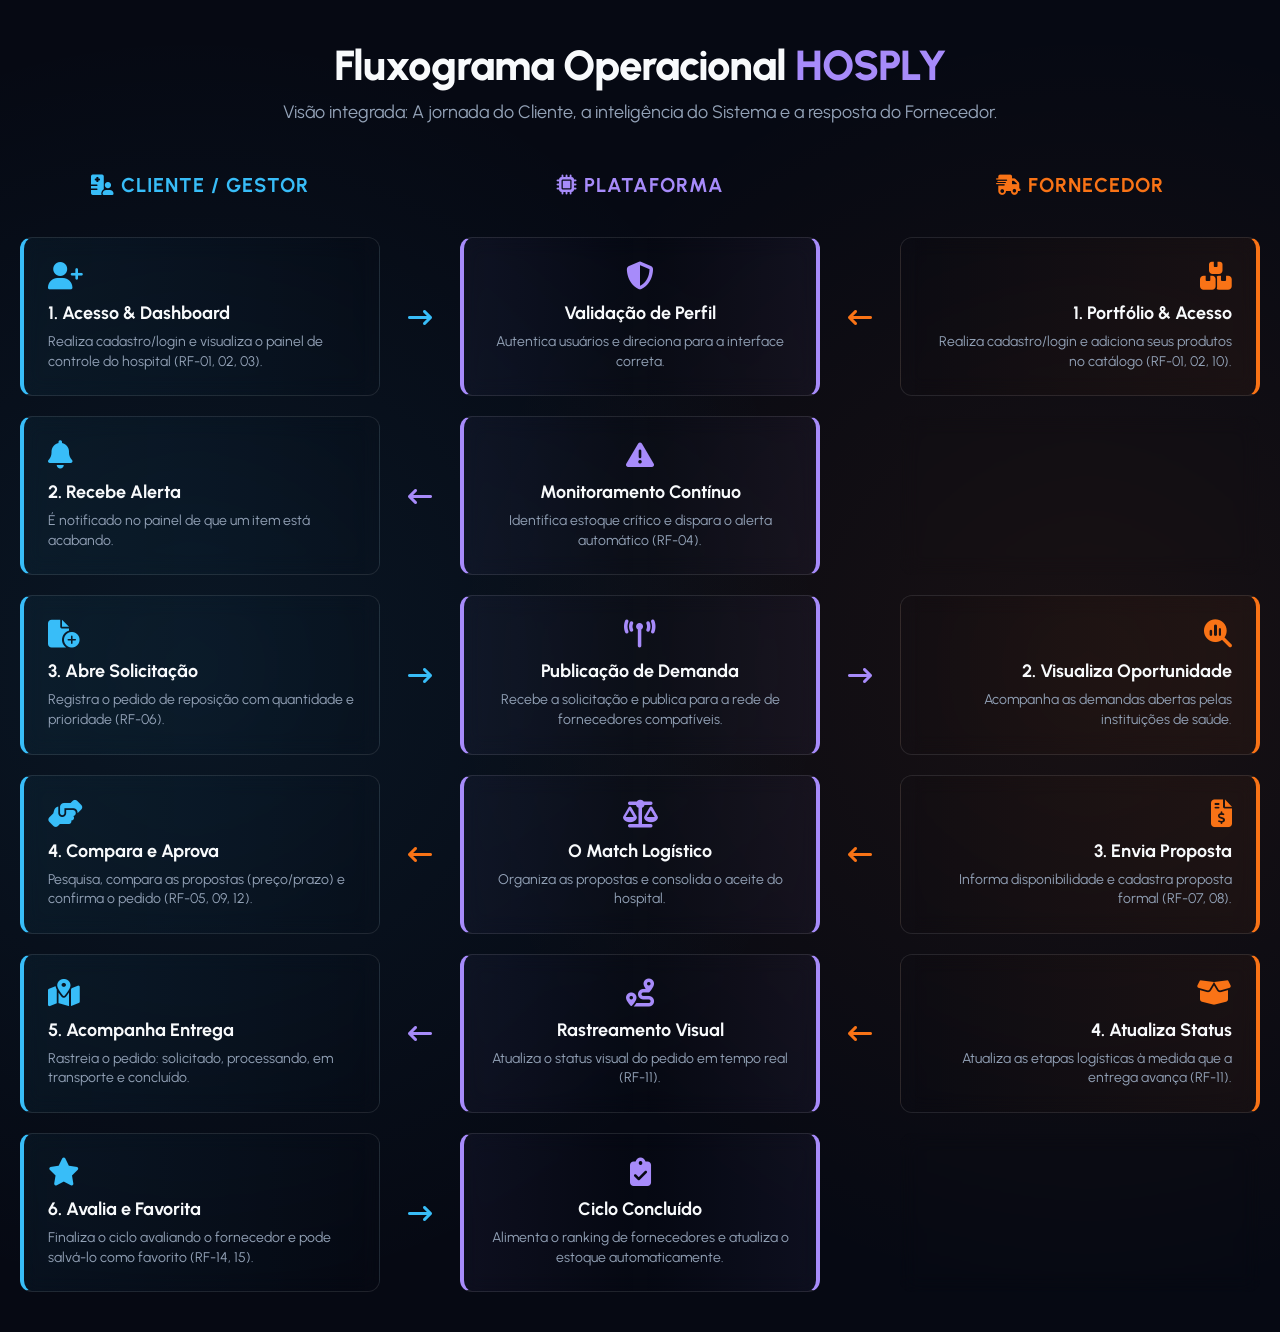
==== index.html @ 91407caa "Rename fluxograma_unificado_hosply.html to index.html alterar para index" ====
<!DOCTYPE html>
<html lang="pt-BR">
<head>
    <meta charset="UTF-8">
    <meta name="viewport" content="width=device-width, initial-scale=1.0">
    <title>Fluxograma Integrado - HOSPLY</title>
    <link rel="preconnect" href="https://fonts.googleapis.com">
    <link rel="preconnect" href="https://fonts.gstatic.com" crossorigin>
    <link href="https://fonts.googleapis.com/css2?family=Urbanist:wght@400;500;600;700;800&display=swap" rel="stylesheet">
    <link rel="stylesheet" href="https://cdnjs.cloudflare.com/ajax/libs/font-awesome/6.5.1/css/all.min.css">
    <style>
        :root {
            --bg-color: #060913;
            --surface-color: #0F172A;
            --gestor-color: #38BDF8; /* Cyan */
            --gestor-bg: rgba(56, 189, 248, 0.05);
            --hosply-color: #A78BFA; /* Purple */
            --hosply-bg: rgba(167, 139, 250, 0.05);
            --fornecedor-color: #F97316; /* Orange */
            --fornecedor-bg: rgba(249, 115, 22, 0.05);
            --text-main: #F8FAFC;
            --text-muted: #94A3B8;
            --border-color: rgba(255, 255, 255, 0.1);
        }

        * {
            box-sizing: border-box;
            margin: 0;
            padding: 0;
        }

        body {
            background-color: var(--bg-color);
            background-image: 
                radial-gradient(circle at 15% 50%, rgba(56, 189, 248, 0.08) 0%, transparent 50%),
                radial-gradient(circle at 85% 50%, rgba(249, 115, 22, 0.08) 0%, transparent 50%);
            color: var(--text-main);
            font-family: 'Urbanist', sans-serif;
            min-height: 100vh;
            padding: 40px 20px;
            display: flex;
            flex-direction: column;
            align-items: center;
        }

        /* HEADER */
        .header {
            text-align: center;
            margin-bottom: 50px;
            width: 100%;
            max-width: 1200px;
        }

        .header h1 {
            font-size: 42px;
            font-weight: 800;
            letter-spacing: -1px;
            margin-bottom: 10px;
        }

        .header h1 span {
            color: var(--hosply-color);
        }

        .header p {
            color: var(--text-muted);
            font-size: 18px;
        }

        /* FLOWCHART CONTAINER */
        .flowchart {
            display: flex;
            flex-direction: column;
            gap: 20px;
            width: 100%;
            max-width: 1400px;
            position: relative;
        }

        /* SWIMLANE TITLES */
        .swimlane-headers {
            display: grid;
            grid-template-columns: 1fr 60px 1fr 60px 1fr;
            gap: 10px;
            margin-bottom: 20px;
            text-align: center;
            font-weight: 700;
            font-size: 20px;
            letter-spacing: 1px;
            text-transform: uppercase;
        }

        .swimlane-headers .gestor-title { color: var(--gestor-color); }
        .swimlane-headers .hosply-title { color: var(--hosply-color); }
        .swimlane-headers .fornecedor-title { color: var(--fornecedor-color); }

        /* ROWS */
        .flow-row {
            display: grid;
            grid-template-columns: 1fr 60px 1fr 60px 1fr;
            gap: 10px;
            align-items: center;
            position: relative;
        }

        /* CARDS (NODES) */
        .card {
            background-color: var(--surface-color);
            border: 1px solid var(--border-color);
            border-radius: 12px;
            padding: 24px;
            height: 100%;
            display: flex;
            flex-direction: column;
            justify-content: center;
            transition: transform 0.2s, box-shadow 0.2s;
            position: relative;
            z-index: 2;
            backdrop-filter: blur(10px);
        }

        .card:hover {
            transform: translateY(-2px);
        }

        .card.empty {
            background: transparent;
            border: none;
            box-shadow: none;
        }

        /* THEMES FOR CARDS */
        .card.gestor {
            border-left: 4px solid var(--gestor-color);
            background: linear-gradient(90deg, var(--gestor-bg), transparent);
        }
        .card.gestor:hover { box-shadow: 0 10px 20px rgba(56, 189, 248, 0.15); }

        .card.hosply {
            border-left: 4px solid var(--hosply-color);
            border-right: 4px solid var(--hosply-color);
            background: linear-gradient(90deg, var(--hosply-bg), transparent, var(--hosply-bg));
            text-align: center;
            align-items: center;
        }
        .card.hosply:hover { box-shadow: 0 10px 20px rgba(167, 139, 250, 0.15); }

        .card.fornecedor {
            border-right: 4px solid var(--fornecedor-color);
            background: linear-gradient(270deg, var(--fornecedor-bg), transparent);
            text-align: right;
        }
        .card.fornecedor:hover { box-shadow: 0 10px 20px rgba(249, 115, 22, 0.15); }

        /* CARD CONTENT */
        .card-icon {
            font-size: 28px;
            margin-bottom: 12px;
        }
        .gestor .card-icon { color: var(--gestor-color); }
        .hosply .card-icon { color: var(--hosply-color); }
        .fornecedor .card-icon { color: var(--fornecedor-color); }

        .card-title {
            font-size: 18px;
            font-weight: 700;
            margin-bottom: 8px;
            color: var(--text-main);
        }

        .card-desc {
            font-size: 14px;
            color: var(--text-muted);
            line-height: 1.4;
        }

        /* CONNECTORS (ARROWS) */
        .connector {
            display: flex;
            justify-content: center;
            align-items: center;
            font-size: 24px;
            color: #475569;
            z-index: 1;
        }

        .connector.right { color: var(--gestor-color); animation: pulseRight 2s infinite; }
        .connector.left { color: var(--fornecedor-color); animation: pulseLeft 2s infinite; }
        
        .connector.hosply-left { color: var(--hosply-color); animation: pulseLeft 2s infinite; }
        .connector.hosply-right { color: var(--hosply-color); animation: pulseRight 2s infinite; }

        @keyframes pulseRight {
            0% { transform: translateX(-5px); opacity: 0.5; }
            50% { transform: translateX(5px); opacity: 1; }
            100% { transform: translateX(-5px); opacity: 0.5; }
        }
        @keyframes pulseLeft {
            0% { transform: translateX(5px); opacity: 0.5; }
            50% { transform: translateX(-5px); opacity: 1; }
            100% { transform: translateX(5px); opacity: 0.5; }
        }

        /* RESPONSIVE */
        @media (max-width: 992px) {
            .swimlane-headers { display: none; }
            .flow-row {
                display: flex;
                flex-direction: column;
                gap: 15px;
                padding-bottom: 30px;
                border-bottom: 1px dashed var(--border-color);
                margin-bottom: 30px;
            }
            .connector {
                transform: rotate(90deg) !important;
                margin: 10px 0;
            }
            .card.fornecedor { text-align: left; }
        }
    </style>
</head>
<body>

    <div class="header">
        <h1>Fluxograma Operacional <span>HOSPLY</span></h1>
        <p>Visão integrada: A jornada do Cliente, a inteligência do Sistema e a resposta do Fornecedor.</p>
    </div>

    <div class="flowchart">
        
        <!-- Headers -->
        <div class="swimlane-headers">
            <div class="gestor-title"><i class="fa-solid fa-hospital-user"></i> Cliente / Gestor</div>
            <div></div>
            <div class="hosply-title"><i class="fa-solid fa-microchip"></i> Plataforma</div>
            <div></div>
            <div class="fornecedor-title"><i class="fa-solid fa-truck-fast"></i> Fornecedor</div>
        </div>

        <!-- ETAPA 1: Setup -->
        <div class="flow-row">
            <div class="card gestor">
                <i class="fa-solid fa-user-plus card-icon"></i>
                <div class="card-title">1. Acesso & Dashboard</div>
                <div class="card-desc">Realiza cadastro/login e visualiza o painel de controle do hospital (RF-01, 02, 03).</div>
            </div>
            <div class="connector right"><i class="fa-solid fa-arrow-right-long"></i></div>
            
            <div class="card hosply">
                <i class="fa-solid fa-shield-halved card-icon"></i>
                <div class="card-title">Validação de Perfil</div>
                <div class="card-desc">Autentica usuários e direciona para a interface correta.</div>
            </div>
            
            <div class="connector left"><i class="fa-solid fa-arrow-left-long"></i></div>
            <div class="card fornecedor">
                <i class="fa-solid fa-boxes-stacked card-icon"></i>
                <div class="card-title">1. Portfólio & Acesso</div>
                <div class="card-desc">Realiza cadastro/login e adiciona seus produtos no catálogo (RF-01, 02, 10).</div>
            </div>
        </div>

        <!-- ETAPA 2: O Gatilho -->
        <div class="flow-row">
            <div class="card gestor">
                <i class="fa-solid fa-bell card-icon"></i>
                <div class="card-title">2. Recebe Alerta</div>
                <div class="card-desc">É notificado no painel de que um item está acabando.</div>
            </div>
            
            <div class="connector hosply-left"><i class="fa-solid fa-arrow-left-long"></i></div>
            
            <div class="card hosply">
                <i class="fa-solid fa-triangle-exclamation card-icon"></i>
                <div class="card-title">Monitoramento Contínuo</div>
                <div class="card-desc">Identifica estoque crítico e dispara o alerta automático (RF-04).</div>
            </div>
            
            <div class="connector empty"></div>
            <div class="card empty"></div>
        </div>

        <!-- ETAPA 3: A Demanda -->
        <div class="flow-row">
            <div class="card gestor">
                <i class="fa-solid fa-file-circle-plus card-icon"></i>
                <div class="card-title">3. Abre Solicitação</div>
                <div class="card-desc">Registra o pedido de reposição com quantidade e prioridade (RF-06).</div>
            </div>
            
            <div class="connector right"><i class="fa-solid fa-arrow-right-long"></i></div>
            
            <div class="card hosply">
                <i class="fa-solid fa-tower-broadcast card-icon"></i>
                <div class="card-title">Publicação de Demanda</div>
                <div class="card-desc">Recebe a solicitação e publica para a rede de fornecedores compatíveis.</div>
            </div>
            
            <div class="connector hosply-right"><i class="fa-solid fa-arrow-right-long"></i></div>
            
            <div class="card fornecedor">
                <i class="fa-solid fa-magnifying-glass-chart card-icon"></i>
                <div class="card-title">2. Visualiza Oportunidade</div>
                <div class="card-desc">Acompanha as demandas abertas pelas instituições de saúde.</div>
            </div>
        </div>

        <!-- ETAPA 4: O Match -->
        <div class="flow-row">
            <div class="card gestor">
                <i class="fa-solid fa-handshake-angle card-icon"></i>
                <div class="card-title">4. Compara e Aprova</div>
                <div class="card-desc">Pesquisa, compara as propostas (preço/prazo) e confirma o pedido (RF-05, 09, 12).</div>
            </div>
            
            <div class="connector left"><i class="fa-solid fa-arrow-left-long"></i></div>
            
            <div class="card hosply">
                <i class="fa-solid fa-scale-balanced card-icon"></i>
                <div class="card-title">O Match Logístico</div>
                <div class="card-desc">Organiza as propostas e consolida o aceite do hospital.</div>
            </div>
            
            <div class="connector left"><i class="fa-solid fa-arrow-left-long"></i></div>
            
            <div class="card fornecedor">
                <i class="fa-solid fa-file-invoice-dollar card-icon"></i>
                <div class="card-title">3. Envia Proposta</div>
                <div class="card-desc">Informa disponibilidade e cadastra proposta formal (RF-07, 08).</div>
            </div>
        </div>

        <!-- ETAPA 5: A Logística -->
        <div class="flow-row">
            <div class="card gestor">
                <i class="fa-solid fa-map-location-dot card-icon"></i>
                <div class="card-title">5. Acompanha Entrega</div>
                <div class="card-desc">Rastreia o pedido: solicitado, processando, em transporte e concluído.</div>
            </div>
            
            <div class="connector hosply-left"><i class="fa-solid fa-arrow-left-long"></i></div>
            
            <div class="card hosply">
                <i class="fa-solid fa-route card-icon"></i>
                <div class="card-title">Rastreamento Visual</div>
                <div class="card-desc">Atualiza o status visual do pedido em tempo real (RF-11).</div>
            </div>
            
            <div class="connector left"><i class="fa-solid fa-arrow-left-long"></i></div>
            
            <div class="card fornecedor">
                <i class="fa-solid fa-box-open card-icon"></i>
                <div class="card-title">4. Atualiza Status</div>
                <div class="card-desc">Atualiza as etapas logísticas à medida que a entrega avança (RF-11).</div>
            </div>
        </div>

        <!-- ETAPA 6: Encerramento -->
        <div class="flow-row">
            <div class="card gestor">
                <i class="fa-solid fa-star card-icon"></i>
                <div class="card-title">6. Avalia e Favorita</div>
                <div class="card-desc">Finaliza o ciclo avaliando o fornecedor e pode salvá-lo como favorito (RF-14, 15).</div>
            </div>
            
            <div class="connector right"><i class="fa-solid fa-arrow-right-long"></i></div>
            
            <div class="card hosply">
                <i class="fa-solid fa-clipboard-check card-icon"></i>
                <div class="card-title">Ciclo Concluído</div>
                <div class="card-desc">Alimenta o ranking de fornecedores e atualiza o estoque automaticamente.</div>
            </div>
            
            <div class="connector empty"></div>
            <div class="card empty"></div>
        </div>

    </div>

</body>
</html>
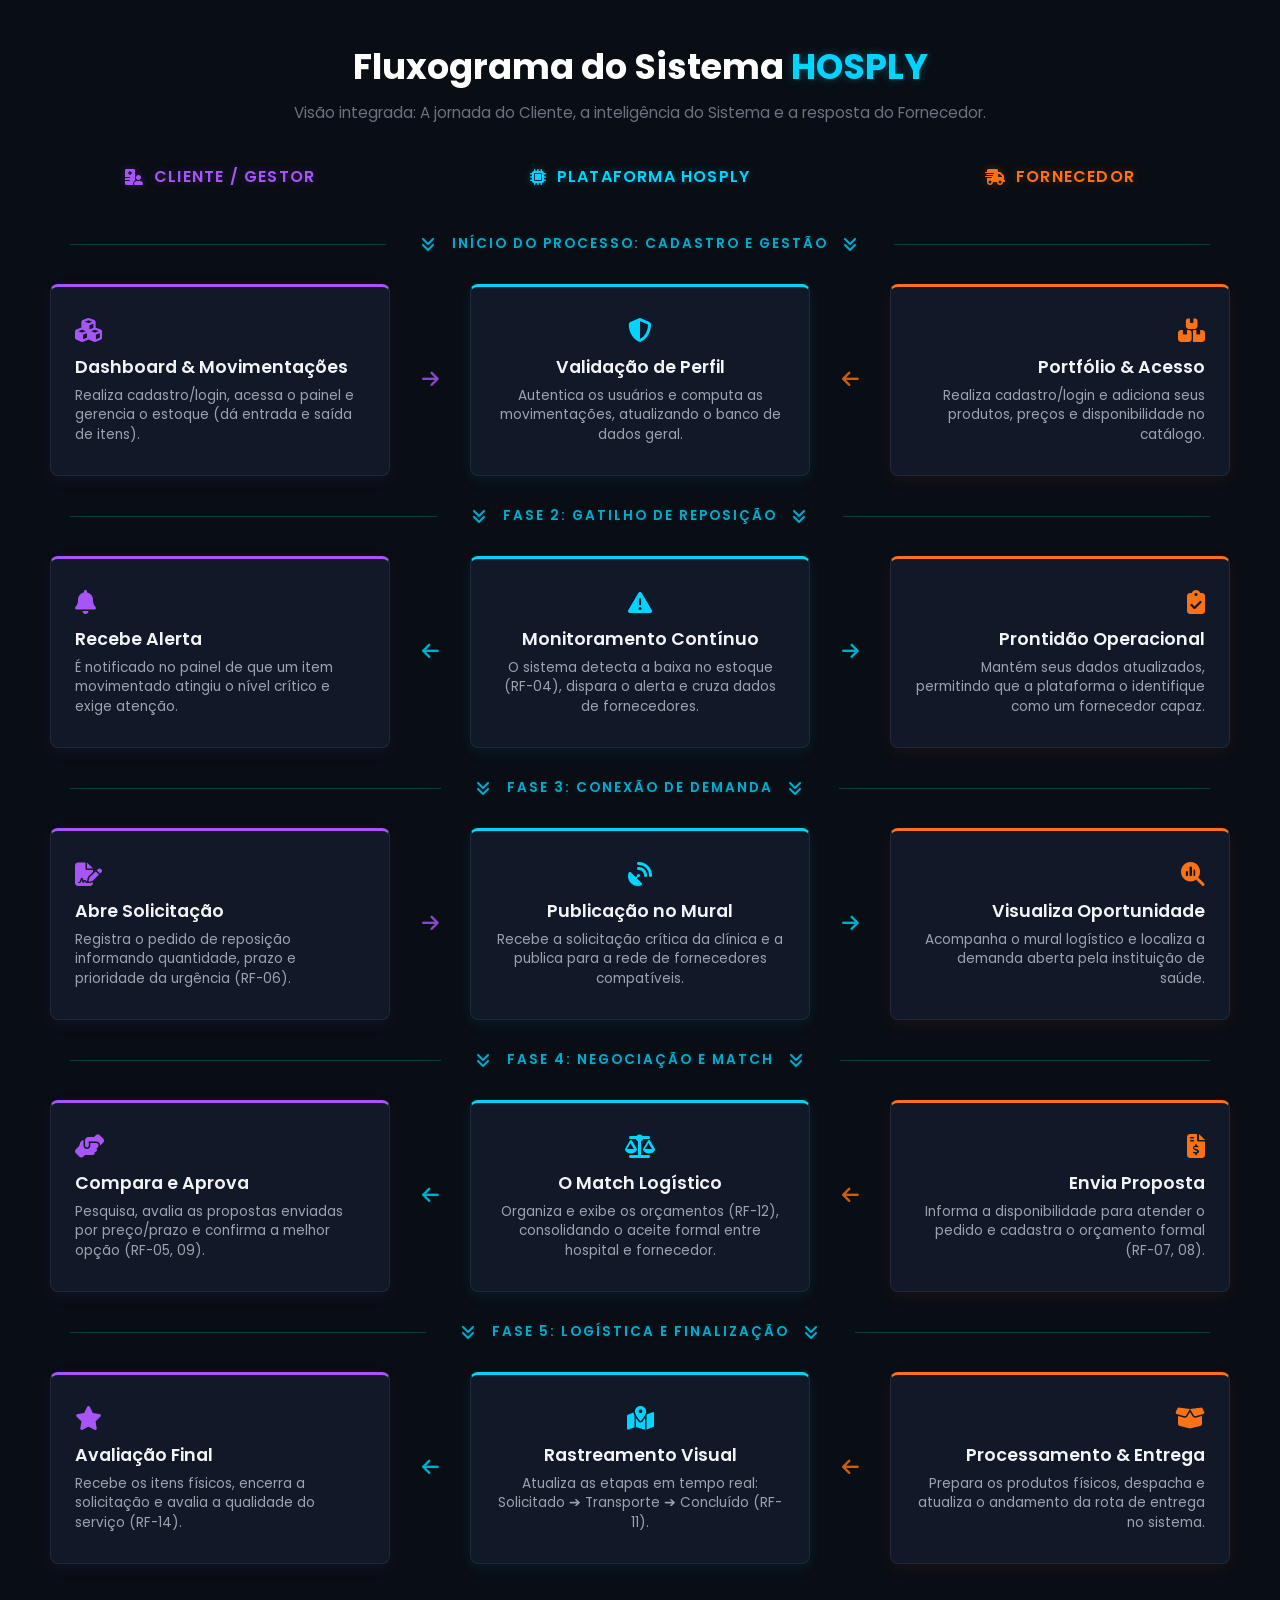
==== commit 19e5e69f: "Update index.html" ====
--- a/index.html
+++ b/index.html
@@ -3,380 +3,152 @@
 <head>
     <meta charset="UTF-8">
     <meta name="viewport" content="width=device-width, initial-scale=1.0">
-    <title>Fluxograma Integrado - HOSPLY</title>
-    <link rel="preconnect" href="https://fonts.googleapis.com">
-    <link rel="preconnect" href="https://fonts.gstatic.com" crossorigin>
-    <link href="https://fonts.googleapis.com/css2?family=Urbanist:wght@400;500;600;700;800&display=swap" rel="stylesheet">
-    <link rel="stylesheet" href="https://cdnjs.cloudflare.com/ajax/libs/font-awesome/6.5.1/css/all.min.css">
-    <style>
-        :root {
-            --bg-color: #060913;
-            --surface-color: #0F172A;
-            --gestor-color: #38BDF8; /* Cyan */
-            --gestor-bg: rgba(56, 189, 248, 0.05);
-            --hosply-color: #A78BFA; /* Purple */
-            --hosply-bg: rgba(167, 139, 250, 0.05);
-            --fornecedor-color: #F97316; /* Orange */
-            --fornecedor-bg: rgba(249, 115, 22, 0.05);
-            --text-main: #F8FAFC;
-            --text-muted: #94A3B8;
-            --border-color: rgba(255, 255, 255, 0.1);
-        }
-
-        * {
-            box-sizing: border-box;
-            margin: 0;
-            padding: 0;
-        }
-
-        body {
-            background-color: var(--bg-color);
-            background-image: 
-                radial-gradient(circle at 15% 50%, rgba(56, 189, 248, 0.08) 0%, transparent 50%),
-                radial-gradient(circle at 85% 50%, rgba(249, 115, 22, 0.08) 0%, transparent 50%);
-            color: var(--text-main);
-            font-family: 'Urbanist', sans-serif;
-            min-height: 100vh;
-            padding: 40px 20px;
-            display: flex;
-            flex-direction: column;
-            align-items: center;
-        }
-
-        /* HEADER */
-        .header {
-            text-align: center;
-            margin-bottom: 50px;
-            width: 100%;
-            max-width: 1200px;
-        }
-
-        .header h1 {
-            font-size: 42px;
-            font-weight: 800;
-            letter-spacing: -1px;
-            margin-bottom: 10px;
-        }
-
-        .header h1 span {
-            color: var(--hosply-color);
-        }
-
-        .header p {
-            color: var(--text-muted);
-            font-size: 18px;
-        }
-
-        /* FLOWCHART CONTAINER */
-        .flowchart {
-            display: flex;
-            flex-direction: column;
-            gap: 20px;
-            width: 100%;
-            max-width: 1400px;
-            position: relative;
-        }
-
-        /* SWIMLANE TITLES */
-        .swimlane-headers {
-            display: grid;
-            grid-template-columns: 1fr 60px 1fr 60px 1fr;
-            gap: 10px;
-            margin-bottom: 20px;
-            text-align: center;
-            font-weight: 700;
-            font-size: 20px;
-            letter-spacing: 1px;
-            text-transform: uppercase;
-        }
-
-        .swimlane-headers .gestor-title { color: var(--gestor-color); }
-        .swimlane-headers .hosply-title { color: var(--hosply-color); }
-        .swimlane-headers .fornecedor-title { color: var(--fornecedor-color); }
-
-        /* ROWS */
-        .flow-row {
-            display: grid;
-            grid-template-columns: 1fr 60px 1fr 60px 1fr;
-            gap: 10px;
-            align-items: center;
-            position: relative;
-        }
-
-        /* CARDS (NODES) */
-        .card {
-            background-color: var(--surface-color);
-            border: 1px solid var(--border-color);
-            border-radius: 12px;
-            padding: 24px;
-            height: 100%;
-            display: flex;
-            flex-direction: column;
-            justify-content: center;
-            transition: transform 0.2s, box-shadow 0.2s;
-            position: relative;
-            z-index: 2;
-            backdrop-filter: blur(10px);
-        }
-
-        .card:hover {
-            transform: translateY(-2px);
-        }
-
-        .card.empty {
-            background: transparent;
-            border: none;
-            box-shadow: none;
-        }
-
-        /* THEMES FOR CARDS */
-        .card.gestor {
-            border-left: 4px solid var(--gestor-color);
-            background: linear-gradient(90deg, var(--gestor-bg), transparent);
-        }
-        .card.gestor:hover { box-shadow: 0 10px 20px rgba(56, 189, 248, 0.15); }
-
-        .card.hosply {
-            border-left: 4px solid var(--hosply-color);
-            border-right: 4px solid var(--hosply-color);
-            background: linear-gradient(90deg, var(--hosply-bg), transparent, var(--hosply-bg));
-            text-align: center;
-            align-items: center;
-        }
-        .card.hosply:hover { box-shadow: 0 10px 20px rgba(167, 139, 250, 0.15); }
-
-        .card.fornecedor {
-            border-right: 4px solid var(--fornecedor-color);
-            background: linear-gradient(270deg, var(--fornecedor-bg), transparent);
-            text-align: right;
-        }
-        .card.fornecedor:hover { box-shadow: 0 10px 20px rgba(249, 115, 22, 0.15); }
-
-        /* CARD CONTENT */
-        .card-icon {
-            font-size: 28px;
-            margin-bottom: 12px;
-        }
-        .gestor .card-icon { color: var(--gestor-color); }
-        .hosply .card-icon { color: var(--hosply-color); }
-        .fornecedor .card-icon { color: var(--fornecedor-color); }
-
-        .card-title {
-            font-size: 18px;
-            font-weight: 700;
-            margin-bottom: 8px;
-            color: var(--text-main);
-        }
-
-        .card-desc {
-            font-size: 14px;
-            color: var(--text-muted);
-            line-height: 1.4;
-        }
-
-        /* CONNECTORS (ARROWS) */
-        .connector {
-            display: flex;
-            justify-content: center;
-            align-items: center;
-            font-size: 24px;
-            color: #475569;
-            z-index: 1;
-        }
-
-        .connector.right { color: var(--gestor-color); animation: pulseRight 2s infinite; }
-        .connector.left { color: var(--fornecedor-color); animation: pulseLeft 2s infinite; }
-        
-        .connector.hosply-left { color: var(--hosply-color); animation: pulseLeft 2s infinite; }
-        .connector.hosply-right { color: var(--hosply-color); animation: pulseRight 2s infinite; }
-
-        @keyframes pulseRight {
-            0% { transform: translateX(-5px); opacity: 0.5; }
-            50% { transform: translateX(5px); opacity: 1; }
-            100% { transform: translateX(-5px); opacity: 0.5; }
-        }
-        @keyframes pulseLeft {
-            0% { transform: translateX(5px); opacity: 0.5; }
-            50% { transform: translateX(-5px); opacity: 1; }
-            100% { transform: translateX(5px); opacity: 0.5; }
-        }
-
-        /* RESPONSIVE */
-        @media (max-width: 992px) {
-            .swimlane-headers { display: none; }
-            .flow-row {
-                display: flex;
-                flex-direction: column;
-                gap: 15px;
-                padding-bottom: 30px;
-                border-bottom: 1px dashed var(--border-color);
-                margin-bottom: 30px;
-            }
-            .connector {
-                transform: rotate(90deg) !important;
-                margin: 10px 0;
-            }
-            .card.fornecedor { text-align: left; }
-        }
-    </style>
+    <title>Fluxograma Operacional HOSPLY</title>
+    <link href="https://fonts.googleapis.com/css2?family=Poppins:wght@300;400;500;600;700&display=swap" rel="stylesheet">
+    <link rel="stylesheet" href="https://cdnjs.cloudflare.com/ajax/libs/font-awesome/6.4.0/css/all.min.css">
+    <link rel="stylesheet" href="style.css">
 </head>
 <body>
 
-    <div class="header">
-        <h1>Fluxograma Operacional <span>HOSPLY</span></h1>
+    <header>
+        <h1>Fluxograma do Sistema <span>HOSPLY</span></h1>
         <p>Visão integrada: A jornada do Cliente, a inteligência do Sistema e a resposta do Fornecedor.</p>
-    </div>
+    </header>
 
-    <div class="flowchart">
+    <div class="flow-container">
         
-        <!-- Headers -->
-        <div class="swimlane-headers">
-            <div class="gestor-title"><i class="fa-solid fa-hospital-user"></i> Cliente / Gestor</div>
-            <div></div>
-            <div class="hosply-title"><i class="fa-solid fa-microchip"></i> Plataforma</div>
-            <div></div>
-            <div class="fornecedor-title"><i class="fa-solid fa-truck-fast"></i> Fornecedor</div>
+        <!-- Títulos das Colunas -->
+        <div class="col-title title-purple"><i class="fa-solid fa-hospital-user"></i> CLIENTE / GESTOR</div>
+        <div></div> <!-- Espaço Seta -->
+        <div class="col-title title-cyan"><i class="fa-solid fa-microchip"></i> PLATAFORMA HOSPLY</div>
+        <div></div> <!-- Espaço Seta -->
+        <div class="col-title title-orange"><i class="fa-solid fa-truck-fast"></i> FORNECEDOR</div>
+
+        <!-- FASE 1 -->
+        <div class="phase-divider"><i class="fa-solid fa-angles-down"></i> INÍCIO DO PROCESSO: CADASTRO E GESTÃO <i class="fa-solid fa-angles-down"></i></div>
+
+        <div class="card card-purple">
+            <i class="main-icon fa-solid fa-cubes"></i>
+            <h3>Dashboard & Movimentações</h3>
+            <p>Realiza cadastro/login, acessa o painel e gerencia o estoque (dá entrada e saída de itens).</p>
+        </div>
+        
+        <div class="arrow arrow-purple"><i class="fa-solid fa-arrow-right"></i></div>
+        
+        <div class="card card-cyan">
+            <i class="main-icon fa-solid fa-shield-halved"></i>
+            <h3>Validação de Perfil</h3>
+            <p>Autentica os usuários e computa as movimentações, atualizando o banco de dados geral.</p>
         </div>
 
-        <!-- ETAPA 1: Setup -->
-        <div class="flow-row">
-            <div class="card gestor">
-                <i class="fa-solid fa-user-plus card-icon"></i>
-                <div class="card-title">1. Acesso & Dashboard</div>
-                <div class="card-desc">Realiza cadastro/login e visualiza o painel de controle do hospital (RF-01, 02, 03).</div>
-            </div>
-            <div class="connector right"><i class="fa-solid fa-arrow-right-long"></i></div>
-            
-            <div class="card hosply">
-                <i class="fa-solid fa-shield-halved card-icon"></i>
-                <div class="card-title">Validação de Perfil</div>
-                <div class="card-desc">Autentica usuários e direciona para a interface correta.</div>
-            </div>
-            
-            <div class="connector left"><i class="fa-solid fa-arrow-left-long"></i></div>
-            <div class="card fornecedor">
-                <i class="fa-solid fa-boxes-stacked card-icon"></i>
-                <div class="card-title">1. Portfólio & Acesso</div>
-                <div class="card-desc">Realiza cadastro/login e adiciona seus produtos no catálogo (RF-01, 02, 10).</div>
-            </div>
+        <div class="arrow arrow-orange"><i class="fa-solid fa-arrow-left"></i></div>
+
+        <div class="card card-orange">
+            <i class="main-icon fa-solid fa-boxes-stacked"></i>
+            <h3>Portfólio & Acesso</h3>
+            <p>Realiza cadastro/login e adiciona seus produtos, preços e disponibilidade no catálogo.</p>
         </div>
 
-        <!-- ETAPA 2: O Gatilho -->
-        <div class="flow-row">
-            <div class="card gestor">
-                <i class="fa-solid fa-bell card-icon"></i>
-                <div class="card-title">2. Recebe Alerta</div>
-                <div class="card-desc">É notificado no painel de que um item está acabando.</div>
-            </div>
-            
-            <div class="connector hosply-left"><i class="fa-solid fa-arrow-left-long"></i></div>
-            
-            <div class="card hosply">
-                <i class="fa-solid fa-triangle-exclamation card-icon"></i>
-                <div class="card-title">Monitoramento Contínuo</div>
-                <div class="card-desc">Identifica estoque crítico e dispara o alerta automático (RF-04).</div>
-            </div>
-            
-            <div class="connector empty"></div>
-            <div class="card empty"></div>
+        <!-- FASE 2 -->
+        <div class="phase-divider"><i class="fa-solid fa-angles-down"></i> FASE 2: GATILHO DE REPOSIÇÃO <i class="fa-solid fa-angles-down"></i></div>
+
+        <div class="card card-purple">
+            <i class="main-icon fa-solid fa-bell"></i>
+            <h3>Recebe Alerta</h3>
+            <p>É notificado no painel de que um item movimentado atingiu o nível crítico e exige atenção.</p>
         </div>
 
-        <!-- ETAPA 3: A Demanda -->
-        <div class="flow-row">
-            <div class="card gestor">
-                <i class="fa-solid fa-file-circle-plus card-icon"></i>
-                <div class="card-title">3. Abre Solicitação</div>
-                <div class="card-desc">Registra o pedido de reposição com quantidade e prioridade (RF-06).</div>
-            </div>
-            
-            <div class="connector right"><i class="fa-solid fa-arrow-right-long"></i></div>
-            
-            <div class="card hosply">
-                <i class="fa-solid fa-tower-broadcast card-icon"></i>
-                <div class="card-title">Publicação de Demanda</div>
-                <div class="card-desc">Recebe a solicitação e publica para a rede de fornecedores compatíveis.</div>
-            </div>
-            
-            <div class="connector hosply-right"><i class="fa-solid fa-arrow-right-long"></i></div>
-            
-            <div class="card fornecedor">
-                <i class="fa-solid fa-magnifying-glass-chart card-icon"></i>
-                <div class="card-title">2. Visualiza Oportunidade</div>
-                <div class="card-desc">Acompanha as demandas abertas pelas instituições de saúde.</div>
-            </div>
+        <div class="arrow arrow-cyan"><i class="fa-solid fa-arrow-left"></i></div>
+
+        <div class="card card-cyan">
+            <i class="main-icon fa-solid fa-triangle-exclamation"></i>
+            <h3>Monitoramento Contínuo</h3>
+            <p>O sistema detecta a baixa no estoque (RF-04), dispara o alerta e cruza dados de fornecedores.</p>
+        </div>
+        
+        <div class="arrow arrow-cyan"><i class="fa-solid fa-arrow-right"></i></div>
+
+        <div class="card card-orange">
+            <i class="main-icon fa-solid fa-clipboard-check"></i>
+            <h3>Prontidão Operacional</h3>
+            <p>Mantém seus dados atualizados, permitindo que a plataforma o identifique como um fornecedor capaz.</p>
         </div>
 
-        <!-- ETAPA 4: O Match -->
-        <div class="flow-row">
-            <div class="card gestor">
-                <i class="fa-solid fa-handshake-angle card-icon"></i>
-                <div class="card-title">4. Compara e Aprova</div>
-                <div class="card-desc">Pesquisa, compara as propostas (preço/prazo) e confirma o pedido (RF-05, 09, 12).</div>
-            </div>
-            
-            <div class="connector left"><i class="fa-solid fa-arrow-left-long"></i></div>
-            
-            <div class="card hosply">
-                <i class="fa-solid fa-scale-balanced card-icon"></i>
-                <div class="card-title">O Match Logístico</div>
-                <div class="card-desc">Organiza as propostas e consolida o aceite do hospital.</div>
-            </div>
-            
-            <div class="connector left"><i class="fa-solid fa-arrow-left-long"></i></div>
-            
-            <div class="card fornecedor">
-                <i class="fa-solid fa-file-invoice-dollar card-icon"></i>
-                <div class="card-title">3. Envia Proposta</div>
-                <div class="card-desc">Informa disponibilidade e cadastra proposta formal (RF-07, 08).</div>
-            </div>
+        <!-- FASE 3 -->
+        <div class="phase-divider"><i class="fa-solid fa-angles-down"></i> FASE 3: CONEXÃO DE DEMANDA <i class="fa-solid fa-angles-down"></i></div>
+
+        <div class="card card-purple">
+            <i class="main-icon fa-solid fa-file-signature"></i>
+            <h3>Abre Solicitação</h3>
+            <p>Registra o pedido de reposição informando quantidade, prazo e prioridade da urgência (RF-06).</p>
         </div>
 
-        <!-- ETAPA 5: A Logística -->
-        <div class="flow-row">
-            <div class="card gestor">
-                <i class="fa-solid fa-map-location-dot card-icon"></i>
-                <div class="card-title">5. Acompanha Entrega</div>
-                <div class="card-desc">Rastreia o pedido: solicitado, processando, em transporte e concluído.</div>
-            </div>
-            
-            <div class="connector hosply-left"><i class="fa-solid fa-arrow-left-long"></i></div>
-            
-            <div class="card hosply">
-                <i class="fa-solid fa-route card-icon"></i>
-                <div class="card-title">Rastreamento Visual</div>
-                <div class="card-desc">Atualiza o status visual do pedido em tempo real (RF-11).</div>
-            </div>
-            
-            <div class="connector left"><i class="fa-solid fa-arrow-left-long"></i></div>
-            
-            <div class="card fornecedor">
-                <i class="fa-solid fa-box-open card-icon"></i>
-                <div class="card-title">4. Atualiza Status</div>
-                <div class="card-desc">Atualiza as etapas logísticas à medida que a entrega avança (RF-11).</div>
-            </div>
+        <div class="arrow arrow-purple"><i class="fa-solid fa-arrow-right"></i></div>
+
+        <div class="card card-cyan">
+            <i class="main-icon fa-solid fa-satellite-dish"></i>
+            <h3>Publicação no Mural</h3>
+            <p>Recebe a solicitação crítica da clínica e a publica para a rede de fornecedores compatíveis.</p>
         </div>
 
-        <!-- ETAPA 6: Encerramento -->
-        <div class="flow-row">
-            <div class="card gestor">
-                <i class="fa-solid fa-star card-icon"></i>
-                <div class="card-title">6. Avalia e Favorita</div>
-                <div class="card-desc">Finaliza o ciclo avaliando o fornecedor e pode salvá-lo como favorito (RF-14, 15).</div>
-            </div>
-            
-            <div class="connector right"><i class="fa-solid fa-arrow-right-long"></i></div>
-            
-            <div class="card hosply">
-                <i class="fa-solid fa-clipboard-check card-icon"></i>
-                <div class="card-title">Ciclo Concluído</div>
-                <div class="card-desc">Alimenta o ranking de fornecedores e atualiza o estoque automaticamente.</div>
-            </div>
-            
-            <div class="connector empty"></div>
-            <div class="card empty"></div>
+        <div class="arrow arrow-cyan"><i class="fa-solid fa-arrow-right"></i></div>
+
+        <div class="card card-orange">
+            <i class="main-icon fa-solid fa-magnifying-glass-chart"></i>
+            <h3>Visualiza Oportunidade</h3>
+            <p>Acompanha o mural logístico e localiza a demanda aberta pela instituição de saúde.</p>
+        </div>
+
+        <!-- FASE 4 -->
+        <div class="phase-divider"><i class="fa-solid fa-angles-down"></i> FASE 4: NEGOCIAÇÃO E MATCH <i class="fa-solid fa-angles-down"></i></div>
+
+        <div class="card card-purple">
+            <i class="main-icon fa-solid fa-handshake-angle"></i>
+            <h3>Compara e Aprova</h3>
+            <p>Pesquisa, avalia as propostas enviadas por preço/prazo e confirma a melhor opção (RF-05, 09).</p>
+        </div>
+
+        <div class="arrow arrow-cyan"><i class="fa-solid fa-arrow-left"></i></div>
+
+        <div class="card card-cyan">
+            <i class="main-icon fa-solid fa-scale-balanced"></i>
+            <h3>O Match Logístico</h3>
+            <p>Organiza e exibe os orçamentos (RF-12), consolidando o aceite formal entre hospital e fornecedor.</p>
+        </div>
+
+        <div class="arrow arrow-orange"><i class="fa-solid fa-arrow-left"></i></div>
+
+        <div class="card card-orange">
+            <i class="main-icon fa-solid fa-file-invoice-dollar"></i>
+            <h3>Envia Proposta</h3>
+            <p>Informa a disponibilidade para atender o pedido e cadastra o orçamento formal (RF-07, 08).</p>
+        </div>
+
+        <!-- FASE 5 -->
+        <div class="phase-divider"><i class="fa-solid fa-angles-down"></i> FASE 5: LOGÍSTICA E FINALIZAÇÃO <i class="fa-solid fa-angles-down"></i></div>
+
+        <div class="card card-purple">
+            <i class="main-icon fa-solid fa-star"></i>
+            <h3>Avaliação Final</h3>
+            <p>Recebe os itens físicos, encerra a solicitação e avalia a qualidade do serviço (RF-14).</p>
+        </div>
+
+        <div class="arrow arrow-cyan"><i class="fa-solid fa-arrow-left"></i></div>
+
+        <div class="card card-cyan">
+            <i class="main-icon fa-solid fa-map-location-dot"></i>
+            <h3>Rastreamento Visual</h3>
+            <p>Atualiza as etapas em tempo real: Solicitado ➔ Transporte ➔ Concluído (RF-11).</p>
+        </div>
+
+        <div class="arrow arrow-orange"><i class="fa-solid fa-arrow-left"></i></div>
+
+        <div class="card card-orange">
+            <i class="main-icon fa-solid fa-box-open"></i>
+            <h3>Processamento & Entrega</h3>
+            <p>Prepara os produtos físicos, despacha e atualiza o andamento da rota de entrega no sistema.</p>
         </div>
 
     </div>
-
 </body>
 </html>
--- a/style.css
+++ b/style.css
@@ -0,0 +1,186 @@
+:root {
+    --bg-color: #0b0f19;
+    --card-bg: #111827;
+    
+    --purple-glow: #a855f7; /* Cor do Cliente/Gestor */
+    --cyan-glow: #00d4ff;   /* Cor da Plataforma HOSPLY e Fases */
+    --orange-glow: #f97316; /* Cor do Fornecedor */
+    
+    --text-main: #f3f4f6;
+    --text-muted: #9ca3af;
+}
+
+body {
+    font-family: 'Poppins', sans-serif;
+    background: #090d14;
+    color: var(--text-main);
+    margin: 0;
+    padding: 40px 20px;
+    min-height: 100vh;
+    display: flex;
+    flex-direction: column;
+    align-items: center;
+}
+
+header {
+    text-align: center;
+    margin-bottom: 40px;
+}
+
+h1 {
+    font-size: 2.2rem;
+    font-weight: 700;
+    margin: 0 0 8px 0;
+    color: #ffffff;
+}
+
+h1 span {
+    color: var(--cyan-glow);
+    text-shadow: 0 0 10px rgba(0, 212, 255, 0.3);
+}
+
+header p {
+    color: #6b7280;
+    font-size: 0.95rem;
+    margin: 0;
+}
+
+/* Grid Principal */
+.flow-container {
+    display: grid;
+    grid-template-columns: 340px 40px 340px 40px 340px;
+    gap: 15px 20px;
+    align-items: center;
+    max-width: 1250px;
+}
+
+/* Cabeçalhos das Colunas */
+.col-title {
+    font-size: 1rem;
+    font-weight: 600;
+    text-transform: uppercase;
+    text-align: center;
+    letter-spacing: 1.2px;
+    margin-bottom: 15px;
+    display: flex;
+    align-items: center;
+    justify-content: center;
+    gap: 10px;
+}
+
+.title-purple { color: var(--purple-glow); grid-column: 1; text-shadow: 0 0 8px rgba(168, 85, 247, 0.3); }
+.title-cyan { color: var(--cyan-glow); grid-column: 3; text-shadow: 0 0 8px rgba(0, 212, 255, 0.3); }
+.title-orange { color: var(--orange-glow); grid-column: 5; text-shadow: 0 0 8px rgba(249, 115, 22, 0.3); }
+
+/* Divisor de Fases (Linhas normais restauradas) */
+.phase-divider {
+    grid-column: 1 / -1;
+    display: flex;
+    justify-content: center;
+    align-items: center;
+    margin: 15px 0;
+    color: var(--cyan-glow);
+    font-weight: 600;
+    letter-spacing: 2px;
+    text-transform: uppercase;
+    font-size: 0.85rem;
+    opacity: 0.8;
+    text-shadow: 0 0 5px rgba(0, 212, 255, 0.2);
+}
+
+.phase-divider i {
+    margin: 0 15px;
+    font-size: 1rem;
+}
+
+.phase-divider::before, .phase-divider::after {
+    content: "";
+    flex: 1;
+    height: 1px;
+    background: rgba(0, 212, 255, 0.3); /* Restaurada a linha com opacidade sólida */
+    margin: 0 20px;
+}
+
+/* Estilo Base dos Cards (Brilho suave) */
+.card {
+    background-color: var(--card-bg);
+    border-radius: 8px;
+    padding: 24px;
+    position: relative;
+    transition: transform 0.2s ease, box-shadow 0.2s ease;
+    height: 140px;
+    display: flex;
+    flex-direction: column;
+    justify-content: center;
+    border: 1px solid #1f2937; 
+}
+
+.card:hover { 
+    transform: translateY(-2px); 
+}
+
+.card i.main-icon {
+    font-size: 1.5rem;
+    margin-bottom: 12px;
+}
+
+/* Variações de Cores e Brilho */
+.card-purple {
+    border-top: 3px solid var(--purple-glow);
+    box-shadow: 0 4px 15px rgba(168, 85, 247, 0.08); 
+}
+.card-purple i.main-icon { color: var(--purple-glow); }
+.card-purple:hover { box-shadow: 0 6px 20px rgba(168, 85, 247, 0.2); border-color: #1f2937; border-top-color: var(--purple-glow); }
+
+.card-cyan {
+    border-top: 3px solid var(--cyan-glow);
+    box-shadow: 0 4px 15px rgba(0, 212, 255, 0.08);
+    text-align: center;
+    align-items: center;
+}
+.card-cyan i.main-icon { color: var(--cyan-glow); }
+.card-cyan:hover { box-shadow: 0 6px 20px rgba(0, 212, 255, 0.2); border-color: #1f2937; border-top-color: var(--cyan-glow); }
+
+.card-orange {
+    border-top: 3px solid var(--orange-glow);
+    box-shadow: 0 4px 15px rgba(249, 115, 22, 0.08);
+    text-align: right;
+    align-items: flex-end;
+}
+.card-orange i.main-icon { color: var(--orange-glow); }
+.card-orange:hover { box-shadow: 0 6px 20px rgba(249, 115, 22, 0.2); border-color: #1f2937; border-top-color: var(--orange-glow); }
+
+/* Textos */
+.card h3 {
+    font-size: 1.1rem;
+    font-weight: 600;
+    margin: 0 0 6px 0;
+    color: #f3f4f6;
+}
+
+.card p {
+    font-size: 0.85rem;
+    color: var(--text-muted);
+    margin: 0;
+    line-height: 1.4;
+}
+
+/* Setas Horizontais */
+.arrow {
+    display: flex;
+    justify-content: center;
+    align-items: center;
+    font-size: 1.2rem;
+    opacity: 0.8;
+}
+
+.arrow-cyan { color: var(--cyan-glow); }
+.arrow-purple { color: var(--purple-glow); }
+.arrow-orange { color: var(--orange-glow); }
+
+@media (max-width: 1024px) {
+    .flow-container { grid-template-columns: 1fr; }
+    .col-title { display: none; }
+    .arrow, .phase-divider::before, .phase-divider::after { display: none; }
+    .card { height: auto; text-align: left !important; align-items: flex-start !important; margin-bottom: 10px; border-top-width: 1px; border-left-width: 3px; }
+}
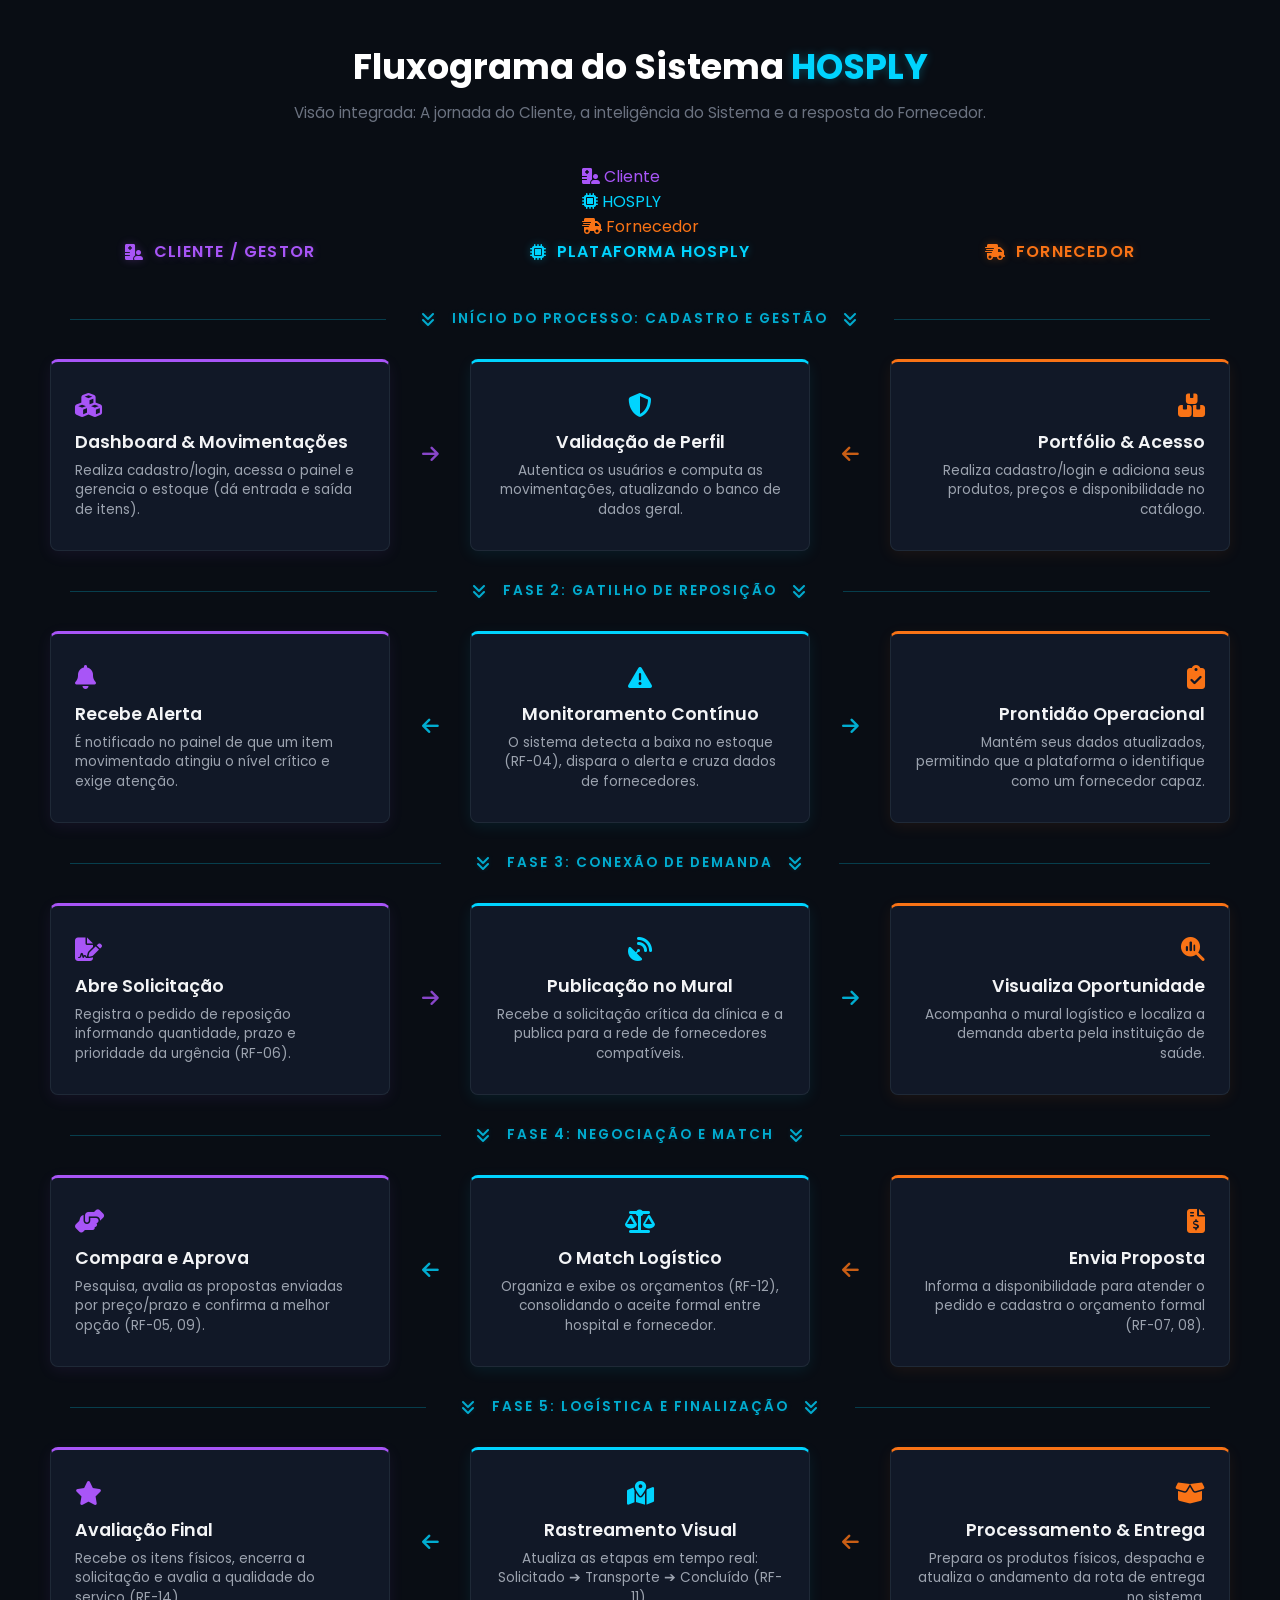
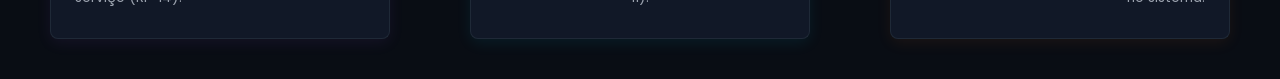
==== commit ceae99a3: "Update index.html no mobile" ====
--- a/index.html
+++ b/index.html
@@ -15,13 +15,20 @@
         <p>Visão integrada: A jornada do Cliente, a inteligência do Sistema e a resposta do Fornecedor.</p>
     </header>
 
+    <!-- LEGENDA EXCLUSIVA PARA CELULAR -->
+    <div class="mobile-legend">
+        <div class="m-leg-item" style="color: var(--purple-glow);"><i class="fa-solid fa-hospital-user"></i> Cliente</div>
+        <div class="m-leg-item" style="color: var(--cyan-glow);"><i class="fa-solid fa-microchip"></i> HOSPLY</div>
+        <div class="m-leg-item" style="color: var(--orange-glow);"><i class="fa-solid fa-truck-fast"></i> Fornecedor</div>
+    </div>
+
     <div class="flow-container">
         
-        <!-- Títulos das Colunas -->
+        <!-- Títulos das Colunas (Aparecem apenas no Desktop) -->
         <div class="col-title title-purple"><i class="fa-solid fa-hospital-user"></i> CLIENTE / GESTOR</div>
-        <div></div> <!-- Espaço Seta -->
+        <div></div> 
         <div class="col-title title-cyan"><i class="fa-solid fa-microchip"></i> PLATAFORMA HOSPLY</div>
-        <div></div> <!-- Espaço Seta -->
+        <div></div> 
         <div class="col-title title-orange"><i class="fa-solid fa-truck-fast"></i> FORNECEDOR</div>
 
         <!-- FASE 1 -->
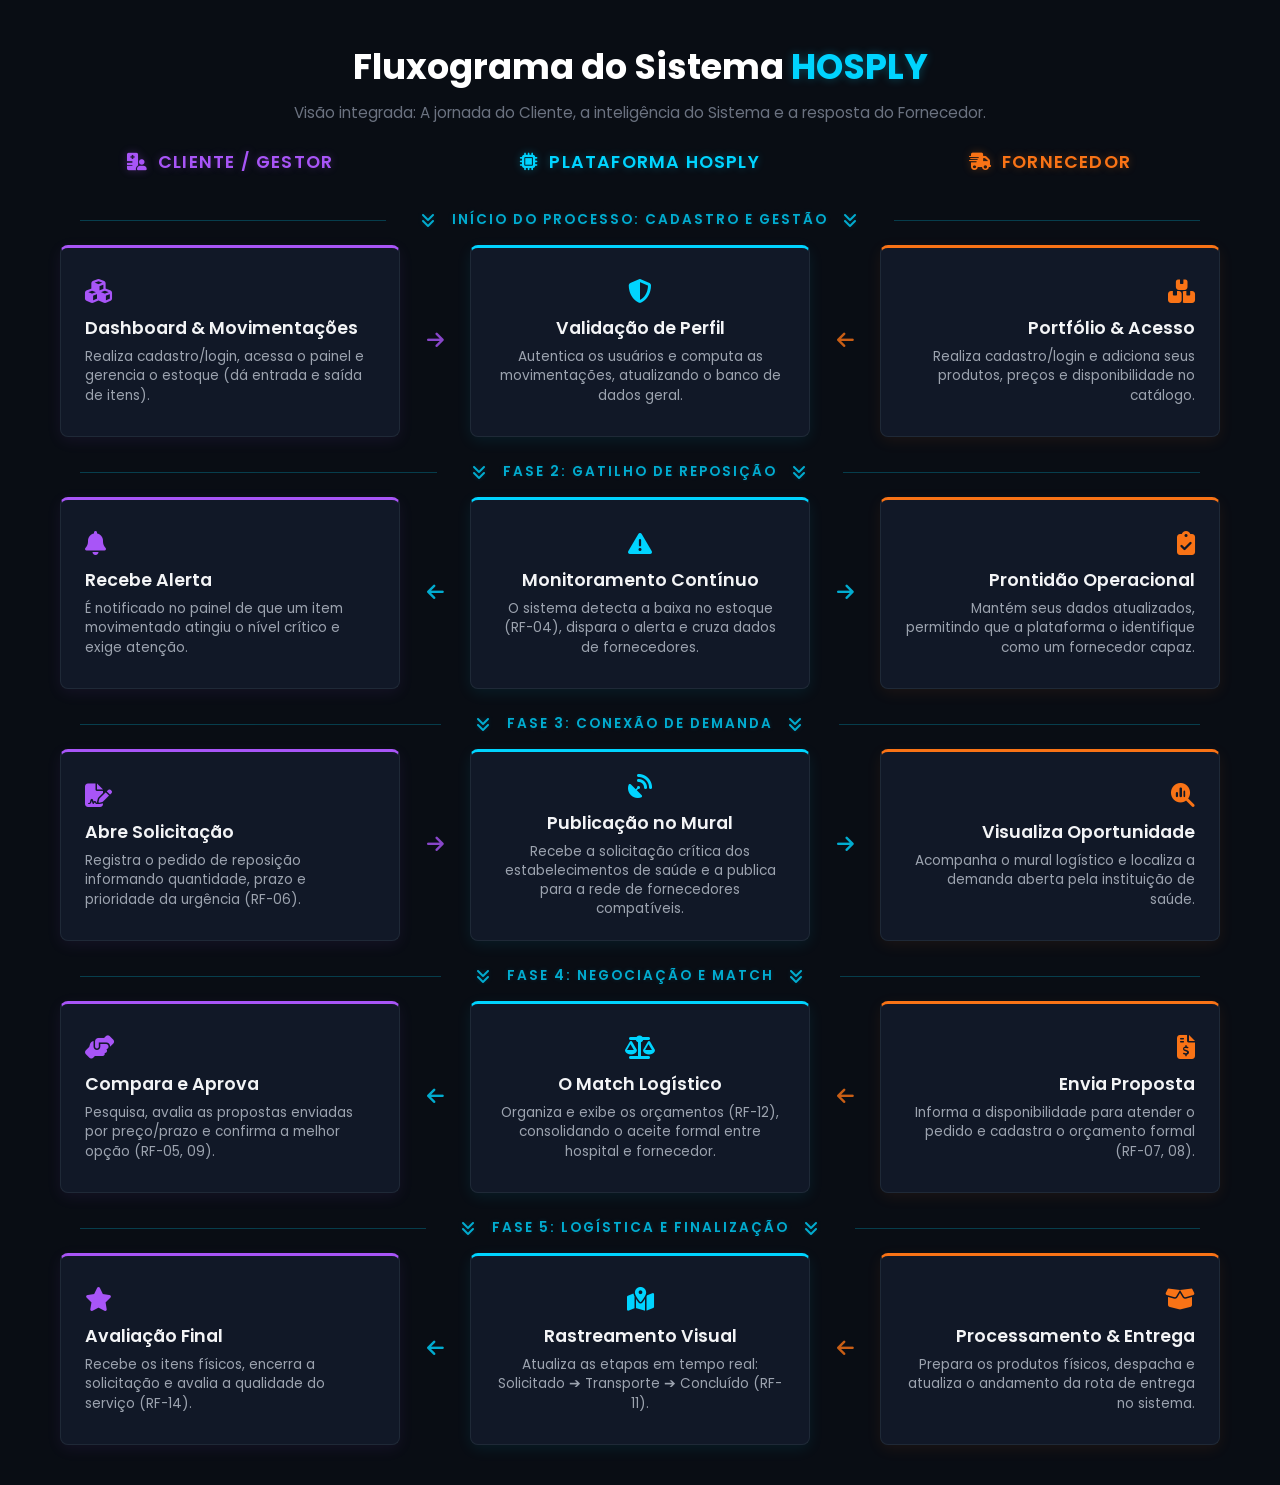
==== commit 89d2f6b0: "Update index.html" ====
--- a/index.html
+++ b/index.html
@@ -95,7 +95,7 @@
         <div class="card card-cyan">
             <i class="main-icon fa-solid fa-satellite-dish"></i>
             <h3>Publicação no Mural</h3>
-            <p>Recebe a solicitação crítica da clínica e a publica para a rede de fornecedores compatíveis.</p>
+            <p>Recebe a solicitação crítica dos estabelecimentos de saúde e a publica para a rede de fornecedores compatíveis.</p>
         </div>
 
         <div class="arrow arrow-cyan"><i class="fa-solid fa-arrow-right"></i></div>
--- a/style.css
+++ b/style.css
@@ -24,7 +24,7 @@
 
 header {
     text-align: center;
-    margin-bottom: 40px;
+    margin-bottom: 25px;
 }
 
 h1 {
@@ -45,23 +45,28 @@
     margin: 0;
 }
 
+/* Legenda Mobile Oculta no Computador */
+.mobile-legend {
+    display: none; 
+}
+
 /* Grid Principal */
 .flow-container {
     display: grid;
     grid-template-columns: 340px 40px 340px 40px 340px;
-    gap: 15px 20px;
+    gap: 10px 15px;
     align-items: center;
     max-width: 1250px;
 }
 
-/* Cabeçalhos das Colunas */
+/* Cabeçalhos das Colunas (Desktop) */
 .col-title {
-    font-size: 1rem;
+    font-size: 1.1rem;
     font-weight: 600;
     text-transform: uppercase;
     text-align: center;
     letter-spacing: 1.2px;
-    margin-bottom: 15px;
+    margin-bottom: 10px;
     display: flex;
     align-items: center;
     justify-content: center;
@@ -72,13 +77,13 @@
 .title-cyan { color: var(--cyan-glow); grid-column: 3; text-shadow: 0 0 8px rgba(0, 212, 255, 0.3); }
 .title-orange { color: var(--orange-glow); grid-column: 5; text-shadow: 0 0 8px rgba(249, 115, 22, 0.3); }
 
-/* Divisor de Fases (Linhas normais restauradas) */
+/* Divisor de Fases */
 .phase-divider {
     grid-column: 1 / -1;
     display: flex;
     justify-content: center;
     align-items: center;
-    margin: 15px 0;
+    margin: 15px 0 5px 0;
     color: var(--cyan-glow);
     font-weight: 600;
     letter-spacing: 2px;
@@ -97,11 +102,11 @@
     content: "";
     flex: 1;
     height: 1px;
-    background: rgba(0, 212, 255, 0.3); /* Restaurada a linha com opacidade sólida */
+    background: rgba(0, 212, 255, 0.3); 
     margin: 0 20px;
 }
 
-/* Estilo Base dos Cards (Brilho suave) */
+/* Estilo Base dos Cards */
 .card {
     background-color: var(--card-bg);
     border-radius: 8px;
@@ -124,7 +129,7 @@
     margin-bottom: 12px;
 }
 
-/* Variações de Cores e Brilho */
+/* Variações de Cores e Brilho dos Cards */
 .card-purple {
     border-top: 3px solid var(--purple-glow);
     box-shadow: 0 4px 15px rgba(168, 85, 247, 0.08); 
@@ -165,7 +170,7 @@
     line-height: 1.4;
 }
 
-/* Setas Horizontais */
+/* Setas Horizontais (Desktop) */
 .arrow {
     display: flex;
     justify-content: center;
@@ -178,9 +183,81 @@
 .arrow-purple { color: var(--purple-glow); }
 .arrow-orange { color: var(--orange-glow); }
 
+
+/* ========================================= */
+/* RESPONSIVIDADE MOBILE (TELAS MENORES)     */
+/* ========================================= */
 @media (max-width: 1024px) {
-    .flow-container { grid-template-columns: 1fr; }
+    
+    .mobile-legend { 
+        display: flex; 
+        justify-content: center;
+        gap: 20px;
+        background-color: var(--card-bg);
+        padding: 12px 24px;
+        border-radius: 12px;
+        border: 1px solid #1f2937;
+        margin-bottom: 10px;
+        width: 100%;
+        max-width: 320px;
+        box-sizing: border-box;
+    }
+    
+    .m-leg-item {
+        font-size: 0.85rem;
+        font-weight: 600;
+        text-transform: uppercase;
+        display: flex;
+        align-items: center;
+        gap: 6px;
+    }
+
+    .flow-container { 
+        grid-template-columns: 1fr; 
+        gap: 6px; /* Mantém os itens da mesma fase colados */
+    }
+    
     .col-title { display: none; }
-    .arrow, .phase-divider::before, .phase-divider::after { display: none; }
-    .card { height: auto; text-align: left !important; align-items: flex-start !important; margin-bottom: 10px; border-top-width: 1px; border-left-width: 3px; }
-}
+    
+    /* BLOCO DE FASE - MAIS ESPAÇO ENTRE FASES */
+    .phase-divider {
+        margin-top: 60px; /* Cria um "respiro" grande antes de iniciar nova fase */
+        margin-bottom: 10px; /* Cola o título no primeiro card da fase */
+        background: rgba(0, 212, 255, 0.08); 
+        padding: 12px;
+        border-radius: 8px;
+        border: 1px dashed rgba(0, 212, 255, 0.3); 
+        width: 100%;
+        box-sizing: border-box;
+    }
+    
+    /* Tira o buraco gigante da Fase 1, já que ela fica logo abaixo da legenda */
+    .phase-divider:first-of-type {
+        margin-top: 20px;
+    }
+    
+    .phase-divider::before, .phase-divider::after { display: none; }
+
+    /* Setas coladas no mobile */
+    .arrow { 
+        display: flex; 
+        margin: 2px 0; 
+    }
+    
+    .arrow i {
+        transform: rotate(90deg); 
+    }
+    
+    .card { 
+        height: auto; 
+        text-align: left !important; 
+        align-items: flex-start !important; 
+        margin-bottom: 0px; 
+        border-top-width: 1px; 
+        border-left-width: 4px;
+    }
+
+    .card-purple { border-left-color: var(--purple-glow); }
+    .card-cyan { border-left-color: var(--cyan-glow); }
+    .card-orange { border-left-color: var(--orange-glow); }
+}
